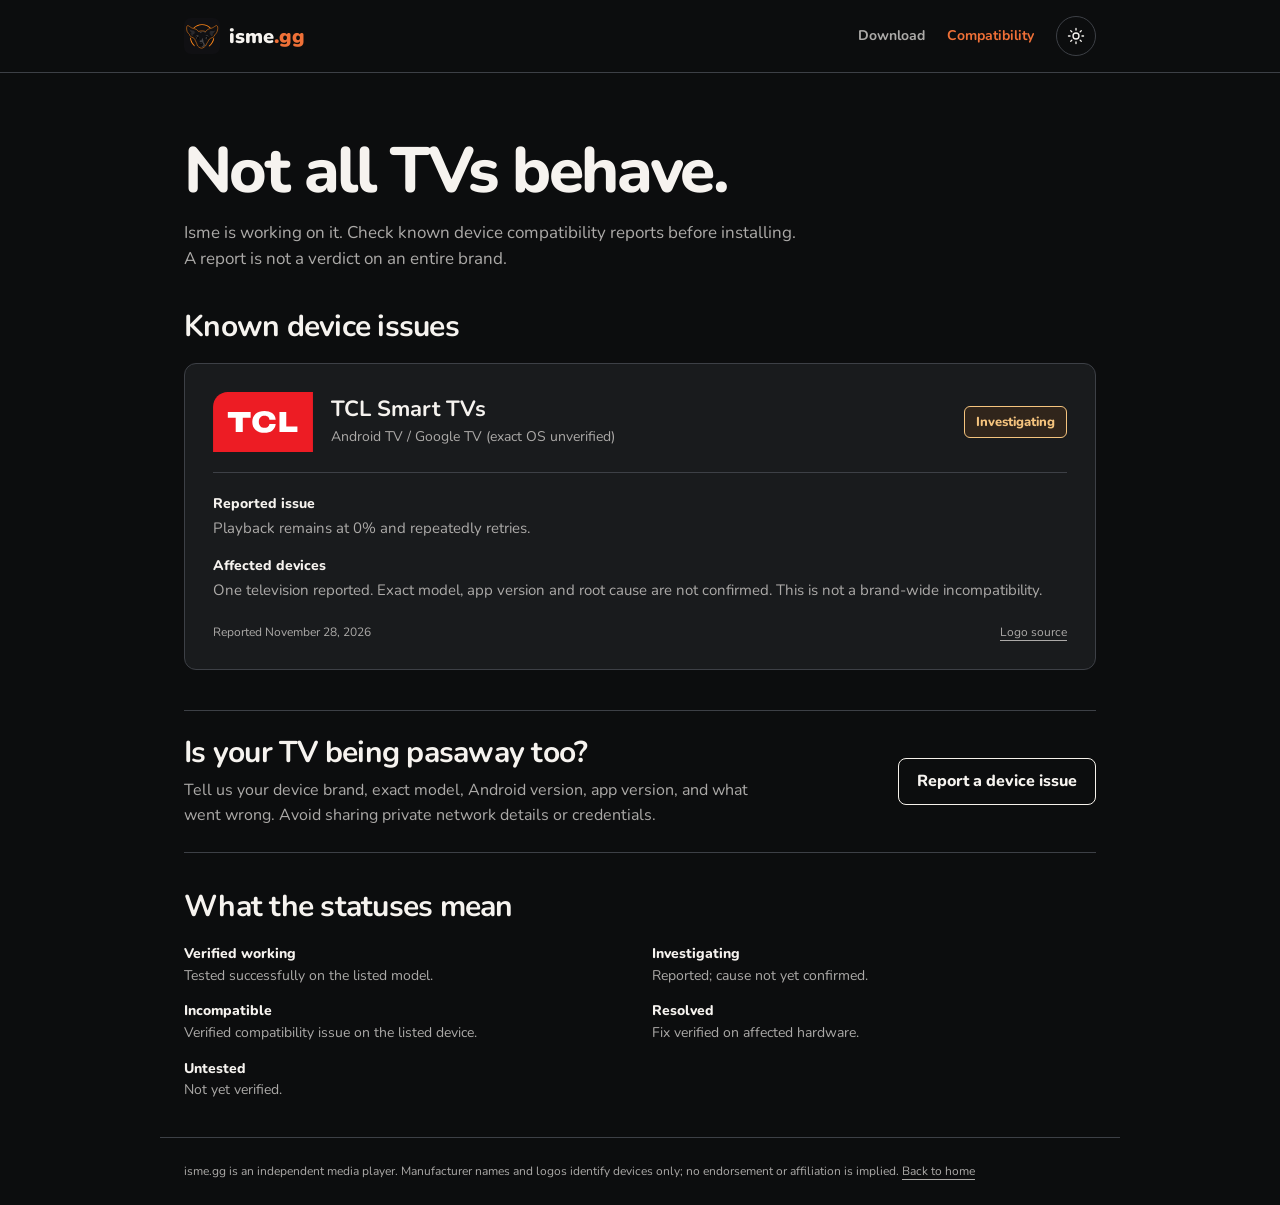
==== web/compatibility/index.html @ eaf70fb8 "feat: refresh Isme branding and add device compatibility page" ====
<!doctype html>
<html lang="en-PH" data-theme="dark">
<head>
<meta charset="utf-8">
<meta name="viewport" content="width=device-width,initial-scale=1">
<meta name="color-scheme" content="dark light">
<meta name="theme-color" content="#0c0d0e">
<meta name="description" content="Known isme.gg device compatibility issues, affected TV models, and how to report a playback problem.">
<link rel="canonical" href="https://bastilavarias.github.io/isme.gg/compatibility/">
<title>Device compatibility | isme.gg</title>
<link rel="icon" type="image/svg+xml" href="../assets/isme-orbital.svg">
<script>try{const t=localStorage.getItem('isme-web-theme');if(t==='light'||t==='dark')document.documentElement.dataset.theme=t}catch{}</script>
<style>
/* Hallmark v2 | existing isme.gg visual system | component: device compatibility registry */
/* Critique: prioritize the reported issue and scope; no implied brand-wide failure. */
@font-face{font-family:Nunito;src:url('../assets/fonts/nunito-latin.woff2') format('woff2');font-weight:200 1000;font-display:swap}
:root{color-scheme:dark;--bg:#0c0d0e;--fg:#f6f3ef;--muted:#acaaa8;--surface:#191b1d;--rule:#3d4046;--ember:#ef7037;--ring:#f6f2eb;--clear:transparent;--warning:#f5c47e;--warning-bg:#30251b;--success:#a3d9b2;--danger:#f5a4a4;--info:#a9c9f3;--font:Nunito,system-ui,sans-serif}
:root[data-theme=light]{color-scheme:light;--bg:#f3f0e8;--fg:#242321;--muted:#625d55;--surface:#e9e4da;--rule:#cec5b6;--ember:#a9421a;--ring:#a24b25;--warning:#754b16;--warning-bg:#f2dfba;--success:#24633b;--danger:#982d32;--info:#285990}
*{box-sizing:border-box}html,body{margin:0;overflow-x:clip}body{font:400 16px/1.55 var(--font);color:var(--fg);background:var(--bg)}a{color:inherit;text-underline-offset:4px}button{font:inherit;color:inherit;cursor:pointer}a:focus-visible,button:focus-visible{outline:2px solid var(--ring);outline-offset:4px}h1,h2,h3,p,dl,dd{margin:0;overflow-wrap:break-word;min-width:0}p,dd{color:var(--muted)}h1{font-size:clamp(36px,5.8vw,64px);line-height:1.08;letter-spacing:-.04em;font-weight:800}h2{font-size:clamp(23px,3vw,30px);line-height:1.2;letter-spacing:-.025em}h3{font-size:22px;line-height:1.2}
.wrap{max-width:960px;margin:auto;padding-inline:24px}header{border-bottom:1px solid var(--rule)}nav{display:flex;align-items:center;gap:22px;min-height:72px;font-size:14px;font-weight:700}nav a{text-decoration:none;color:var(--muted)}nav a[aria-current]{color:var(--ember)}.brand{display:flex;align-items:center;gap:9px;margin-right:auto;font-size:20px;color:var(--fg)}.brand-icon svg{width:36px;height:36px;display:block}.theme-toggle{display:grid;place-items:center;width:40px;height:40px;background:var(--clear);border:1px solid var(--rule);border-radius:50%;padding:0;flex:none}.icon{width:18px;height:18px;fill:none;stroke:currentColor;stroke-width:1.8;stroke-linecap:round;stroke-linejoin:round}.theme-toggle .moon,:root[data-theme=light] .theme-toggle .sun{display:none}:root[data-theme=light] .theme-toggle .moon{display:block}.theme-toggle:hover{color:var(--ember)}
.intro{padding-block:64px 36px}.intro p{max-width:620px;margin-top:14px;font-size:17px}.registry{padding-bottom:40px}.registry>h2{margin-bottom:18px}.entries{display:grid;gap:18px}.device{border:1px solid var(--rule);border-radius:12px;background:var(--surface);padding:clamp(18px,3vw,28px)}.device-head{display:flex;align-items:center;gap:18px;flex-wrap:wrap;padding-bottom:20px;border-bottom:1px solid var(--rule)}.logo{display:block;width:100px;height:60px;object-fit:contain}.identity{flex:1 1 190px;min-width:0}.identity p{font-size:14px;margin-top:4px}.status{font-weight:800;font-size:13px;padding:5px 11px;border:1px solid currentColor;border-radius:6px;white-space:nowrap}.status[data-status=investigating]{color:var(--warning);background:var(--warning-bg)}.status[data-status=working]{color:var(--success)}.status[data-status=incompatible]{color:var(--danger)}.status[data-status=resolved]{color:var(--info)}.status[data-status=untested]{color:var(--muted)}.device dl{display:grid;gap:14px;margin-block:20px}.device dt{font-size:14px;font-weight:800}.device dd{margin-top:3px;font-size:15px}.meta{display:flex;flex-wrap:wrap;justify-content:space-between;gap:8px;font-size:12px;color:var(--muted)}.report{display:flex;align-items:center;justify-content:space-between;gap:20px;padding:24px 0;border-top:1px solid var(--rule);border-bottom:1px solid var(--rule)}.report p{margin-top:7px;max-width:570px}.btn{display:inline-flex;min-height:46px;align-items:center;justify-content:center;border:1px solid var(--ring);border-radius:8px;padding:10px 18px;font-weight:800;text-decoration:none;white-space:nowrap}.btn:hover{border-color:var(--ember);color:var(--ember)}.legend{padding-block:36px}.legend dl{display:grid;grid-template-columns:repeat(2,minmax(0,1fr));gap:14px 24px;margin-top:18px}.legend dt{font-size:14px;font-weight:800}.legend dd{font-size:14px}footer{border-top:1px solid var(--rule);padding-block:24px;color:var(--muted);font-size:12px}
@media(max-width:600px){.wrap{padding-inline:18px}nav{gap:12px;min-height:62px;font-size:13px}.brand{font-size:18px}.brand-icon svg{width:30px;height:30px}.intro{padding-block:42px 28px}.report{align-items:flex-start;flex-direction:column}.legend dl{grid-template-columns:minmax(0,1fr)}.device-head{gap:12px}.logo{width:80px;height:48px}.status{white-space:normal}}
@media(prefers-reduced-motion:reduce){*,*::before,*::after{animation:none!important;transition:none!important}}
.brand-icon img{display:block;width:36px;height:36px}.brand b{font-weight:900}.brand b span{color:var(--ember)}@media(max-width:600px){.brand-icon img{width:30px;height:30px}}
</style>
</head>
<body>
<header><nav class="wrap" aria-label="Main navigation"><a class="brand" href="../" aria-label="isme.gg home"><span class="brand-icon"><img src="../assets/isme-orbital.svg" alt="" width="36" height="36"></span><b>isme<span>.gg</span></b></a><a href="../#download">Download</a><a href="./" aria-current="page">Compatibility</a><button class="theme-toggle" id="theme-toggle" aria-label="Switch to light mode" type="button" aria-pressed="false"><svg class="icon sun" viewBox="0 0 24 24" aria-hidden="true"><circle cx="12" cy="12" r="4"/><path d="M12 2v2m0 16v2M2 12h2m16 0h2M5 5l1.5 1.5m11 11L19 19M5 19l1.5-1.5m11-11L19 5"/></svg><svg class="icon moon" viewBox="0 0 24 24" aria-hidden="true"><path d="M20.9 13.4A9 9 0 1 1 10.6 3.1a7 7 0 0 0 10.3 10.3Z"/></svg></button></nav></header>
<main class="wrap">
<section class="intro"><h1>Not all TVs behave.</h1><p>Isme is working on it. Check known device compatibility reports before installing. A report is not a verdict on an entire brand.</p></section>
<section class="registry" aria-labelledby="issues"><h2 id="issues">Known device issues</h2>
<div class="entries" id="entries">
<article class="device"><div class="device-head"><img class="logo" src="../assets/brands/tcl.svg" alt="TCL logo" width="100" height="60"><div class="identity"><h3>TCL Smart TVs</h3><p>Android TV / Google TV (exact OS unverified)</p></div><span class="status" data-status="investigating">Investigating</span></div><dl><div><dt>Reported issue</dt><dd>Playback remains at 0% and repeatedly retries.</dd></div><div><dt>Affected devices</dt><dd>One television reported. Exact model, app version and root cause are not confirmed. This is not a brand-wide incompatibility.</dd></div></dl><div class="meta"><time datetime="2026-11-28">Reported November 28, 2026</time><a href="https://commons.wikimedia.org/wiki/File:Logo_of_the_TCL_Corporation.svg">Logo source</a></div></article>
</div></section>
<section class="report"><div><h2>Is your TV being pasaway too?</h2><p>Tell us your device brand, exact model, Android version, app version, and what went wrong. Avoid sharing private network details or credentials.</p></div><a class="btn" href="https://github.com/bastilavarias/isme.gg/issues/new">Report a device issue</a></section>
<section class="legend"><h2>What the statuses mean</h2><dl><div><dt>Verified working</dt><dd>Tested successfully on the listed model.</dd></div><div><dt>Investigating</dt><dd>Reported; cause not yet confirmed.</dd></div><div><dt>Incompatible</dt><dd>Verified compatibility issue on the listed device.</dd></div><div><dt>Resolved</dt><dd>Fix verified on affected hardware.</dd></div><div><dt>Untested</dt><dd>Not yet verified.</dd></div></dl></section>
</main>
<footer class="wrap">isme.gg is an independent media player. Manufacturer names and logos identify devices only; no endorsement or affiliation is implied. <a href="../">Back to home</a></footer>
<script src="../assets/compatibility.js" defer></script>
</body>
</html>
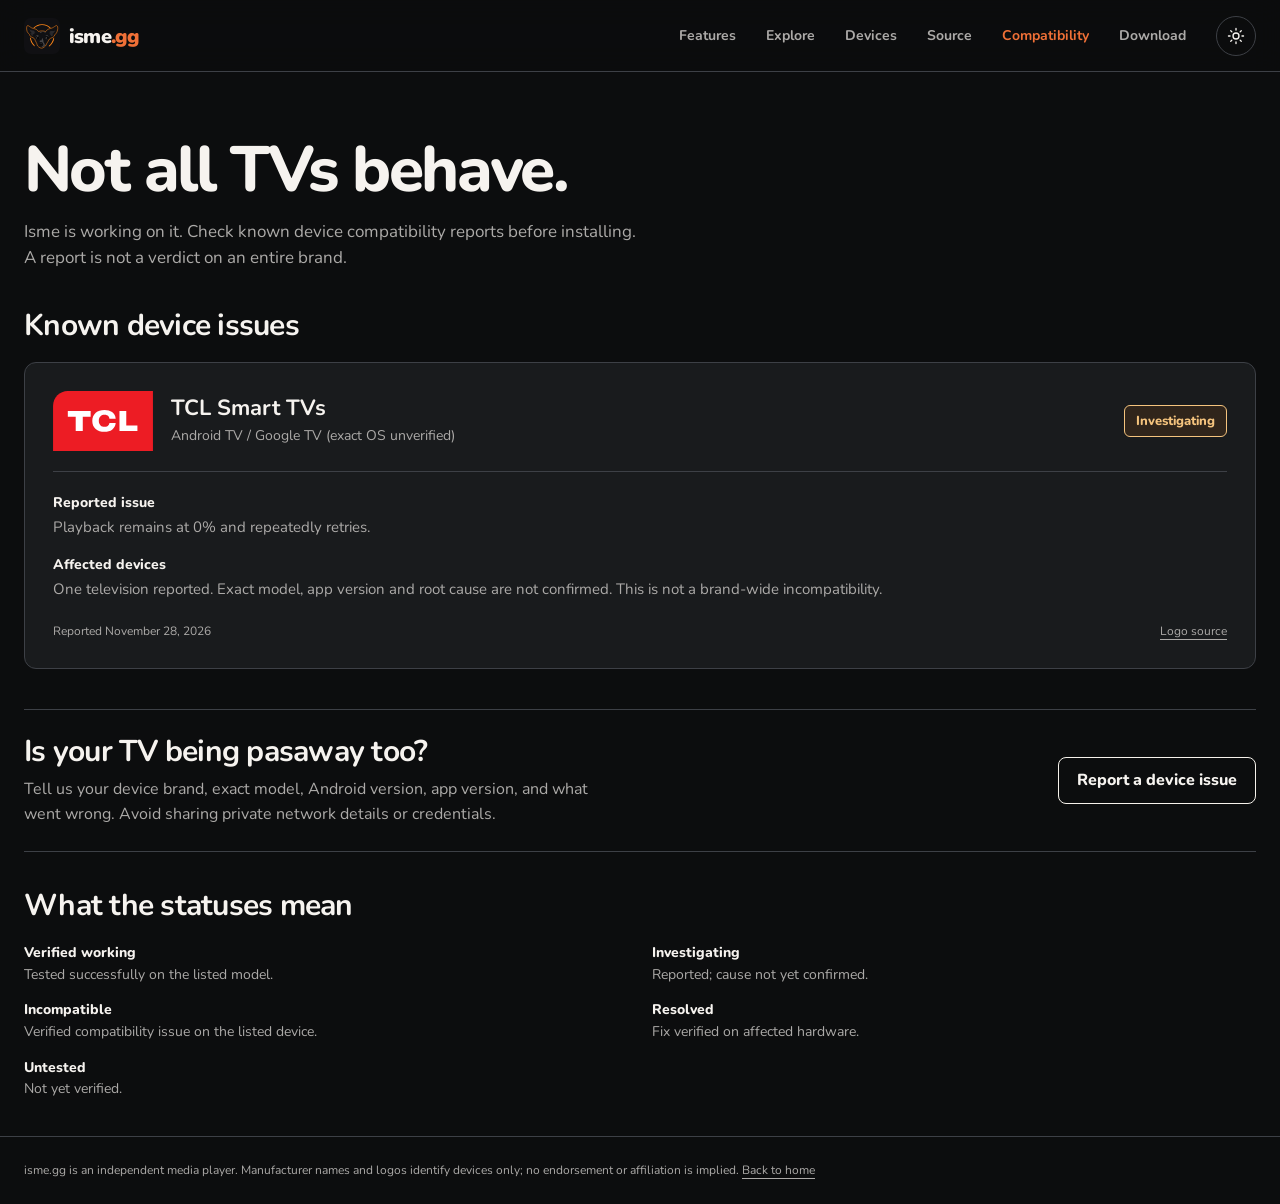
==== commit 473c57cc: "fix: unify website navigation and centered layout" ====
--- a/web/compatibility/index.html
+++ b/web/compatibility/index.html
@@ -17,15 +17,16 @@
 :root{color-scheme:dark;--bg:#0c0d0e;--fg:#f6f3ef;--muted:#acaaa8;--surface:#191b1d;--rule:#3d4046;--ember:#ef7037;--ring:#f6f2eb;--clear:transparent;--warning:#f5c47e;--warning-bg:#30251b;--success:#a3d9b2;--danger:#f5a4a4;--info:#a9c9f3;--font:Nunito,system-ui,sans-serif}
 :root[data-theme=light]{color-scheme:light;--bg:#f3f0e8;--fg:#242321;--muted:#625d55;--surface:#e9e4da;--rule:#cec5b6;--ember:#a9421a;--ring:#a24b25;--warning:#754b16;--warning-bg:#f2dfba;--success:#24633b;--danger:#982d32;--info:#285990}
 *{box-sizing:border-box}html,body{margin:0;overflow-x:clip}body{font:400 16px/1.55 var(--font);color:var(--fg);background:var(--bg)}a{color:inherit;text-underline-offset:4px}button{font:inherit;color:inherit;cursor:pointer}a:focus-visible,button:focus-visible{outline:2px solid var(--ring);outline-offset:4px}h1,h2,h3,p,dl,dd{margin:0;overflow-wrap:break-word;min-width:0}p,dd{color:var(--muted)}h1{font-size:clamp(36px,5.8vw,64px);line-height:1.08;letter-spacing:-.04em;font-weight:800}h2{font-size:clamp(23px,3vw,30px);line-height:1.2;letter-spacing:-.025em}h3{font-size:22px;line-height:1.2}
-.wrap{max-width:960px;margin:auto;padding-inline:24px}header{border-bottom:1px solid var(--rule)}nav{display:flex;align-items:center;gap:22px;min-height:72px;font-size:14px;font-weight:700}nav a{text-decoration:none;color:var(--muted)}nav a[aria-current]{color:var(--ember)}.brand{display:flex;align-items:center;gap:9px;margin-right:auto;font-size:20px;color:var(--fg)}.brand-icon svg{width:36px;height:36px;display:block}.theme-toggle{display:grid;place-items:center;width:40px;height:40px;background:var(--clear);border:1px solid var(--rule);border-radius:50%;padding:0;flex:none}.icon{width:18px;height:18px;fill:none;stroke:currentColor;stroke-width:1.8;stroke-linecap:round;stroke-linejoin:round}.theme-toggle .moon,:root[data-theme=light] .theme-toggle .sun{display:none}:root[data-theme=light] .theme-toggle .moon{display:block}.theme-toggle:hover{color:var(--ember)}
+header{border-bottom:1px solid var(--rule)}nav{display:flex;align-items:center;gap:22px;min-height:72px;font-size:14px;font-weight:700}nav a{text-decoration:none;color:var(--muted)}nav a[aria-current]{color:var(--ember)}.brand{display:flex;align-items:center;gap:9px;margin-right:auto;font-size:20px;color:var(--fg)}.brand-icon svg{width:36px;height:36px;display:block}.theme-toggle{display:grid;place-items:center;width:40px;height:40px;background:var(--clear);border:1px solid var(--rule);border-radius:50%;padding:0;flex:none}.icon{width:18px;height:18px;fill:none;stroke:currentColor;stroke-width:1.8;stroke-linecap:round;stroke-linejoin:round}.theme-toggle .moon,:root[data-theme=light] .theme-toggle .sun{display:none}:root[data-theme=light] .theme-toggle .moon{display:block}.theme-toggle:hover{color:var(--ember)}
 .intro{padding-block:64px 36px}.intro p{max-width:620px;margin-top:14px;font-size:17px}.registry{padding-bottom:40px}.registry>h2{margin-bottom:18px}.entries{display:grid;gap:18px}.device{border:1px solid var(--rule);border-radius:12px;background:var(--surface);padding:clamp(18px,3vw,28px)}.device-head{display:flex;align-items:center;gap:18px;flex-wrap:wrap;padding-bottom:20px;border-bottom:1px solid var(--rule)}.logo{display:block;width:100px;height:60px;object-fit:contain}.identity{flex:1 1 190px;min-width:0}.identity p{font-size:14px;margin-top:4px}.status{font-weight:800;font-size:13px;padding:5px 11px;border:1px solid currentColor;border-radius:6px;white-space:nowrap}.status[data-status=investigating]{color:var(--warning);background:var(--warning-bg)}.status[data-status=working]{color:var(--success)}.status[data-status=incompatible]{color:var(--danger)}.status[data-status=resolved]{color:var(--info)}.status[data-status=untested]{color:var(--muted)}.device dl{display:grid;gap:14px;margin-block:20px}.device dt{font-size:14px;font-weight:800}.device dd{margin-top:3px;font-size:15px}.meta{display:flex;flex-wrap:wrap;justify-content:space-between;gap:8px;font-size:12px;color:var(--muted)}.report{display:flex;align-items:center;justify-content:space-between;gap:20px;padding:24px 0;border-top:1px solid var(--rule);border-bottom:1px solid var(--rule)}.report p{margin-top:7px;max-width:570px}.btn{display:inline-flex;min-height:46px;align-items:center;justify-content:center;border:1px solid var(--ring);border-radius:8px;padding:10px 18px;font-weight:800;text-decoration:none;white-space:nowrap}.btn:hover{border-color:var(--ember);color:var(--ember)}.legend{padding-block:36px}.legend dl{display:grid;grid-template-columns:repeat(2,minmax(0,1fr));gap:14px 24px;margin-top:18px}.legend dt{font-size:14px;font-weight:800}.legend dd{font-size:14px}footer{border-top:1px solid var(--rule);padding-block:24px;color:var(--muted);font-size:12px}
 @media(max-width:600px){.wrap{padding-inline:18px}nav{gap:12px;min-height:62px;font-size:13px}.brand{font-size:18px}.brand-icon svg{width:30px;height:30px}.intro{padding-block:42px 28px}.report{align-items:flex-start;flex-direction:column}.legend dl{grid-template-columns:minmax(0,1fr)}.device-head{gap:12px}.logo{width:80px;height:48px}.status{white-space:normal}}
 @media(prefers-reduced-motion:reduce){*,*::before,*::after{animation:none!important;transition:none!important}}
 .brand-icon img{display:block;width:36px;height:36px}.brand b{font-weight:900}.brand b span{color:var(--ember)}@media(max-width:600px){.brand-icon img{width:30px;height:30px}}
 </style>
+<link rel="stylesheet" href="../assets/layout.css">
 </head>
 <body>
-<header><nav class="wrap" aria-label="Main navigation"><a class="brand" href="../" aria-label="isme.gg home"><span class="brand-icon"><img src="../assets/isme-orbital.svg" alt="" width="36" height="36"></span><b>isme<span>.gg</span></b></a><a href="../#download">Download</a><a href="./" aria-current="page">Compatibility</a><button class="theme-toggle" id="theme-toggle" aria-label="Switch to light mode" type="button" aria-pressed="false"><svg class="icon sun" viewBox="0 0 24 24" aria-hidden="true"><circle cx="12" cy="12" r="4"/><path d="M12 2v2m0 16v2M2 12h2m16 0h2M5 5l1.5 1.5m11 11L19 19M5 19l1.5-1.5m11-11L19 5"/></svg><svg class="icon moon" viewBox="0 0 24 24" aria-hidden="true"><path d="M20.9 13.4A9 9 0 1 1 10.6 3.1a7 7 0 0 0 10.3 10.3Z"/></svg></button></nav></header>
+<header class="site-header"><nav class="wrap site-nav" aria-label="Main navigation"><a class="brand" href="../" aria-label="isme.gg home"><span class="brand-icon"><img src="../assets/isme-orbital.svg" alt="" width="36" height="36"></span><b>isme<span>.gg</span></b></a><div class="nav-links"><a href="../#features">Features</a><a href="../#watch">Explore</a><a href="../#devices">Devices</a><a href="../#source">Source</a><a href="./" aria-current="page">Compatibility</a><a href="../#download">Download</a></div><button class="theme-toggle" id="theme-toggle" aria-label="Switch to light mode" type="button" aria-pressed="false"><svg class="icon sun" viewBox="0 0 24 24" aria-hidden="true"><circle cx="12" cy="12" r="4"/><path d="M12 2v2m0 16v2M2 12h2m16 0h2M5 5l1.5 1.5m11 11L19 19M5 19l1.5-1.5m11-11L19 5"/></svg><svg class="icon moon" viewBox="0 0 24 24" aria-hidden="true"><path d="M20.9 13.4A9 9 0 1 1 10.6 3.1a7 7 0 0 0 10.3 10.3Z"/></svg></button></nav></header>
 <main class="wrap">
 <section class="intro"><h1>Not all TVs behave.</h1><p>Isme is working on it. Check known device compatibility reports before installing. A report is not a verdict on an entire brand.</p></section>
 <section class="registry" aria-labelledby="issues"><h2 id="issues">Known device issues</h2>
--- a/web/assets/layout.css
+++ b/web/assets/layout.css
@@ -0,0 +1,22 @@
+/* Hallmark v2 | shared site chrome | existing isme.gg design */
+/* Critique: one centered grid and navigation geometry across routes. */
+:root{--site-width:1280px;--site-gutter:24px;--header-height:72px;--brand-accent:#ef7037}
+:root[data-theme=light]{--brand-accent:#a9421a}
+@font-face{font-family:Nunito;src:url('fonts/nunito-latin.woff2') format('woff2');font-weight:200 1000;font-display:swap}
+.wrap{box-sizing:border-box;width:100%;max-width:var(--site-width);margin-inline:auto;padding-inline:var(--site-gutter)}
+.site-header{height:var(--header-height);position:sticky;top:0;z-index:50;backdrop-filter:blur(14px);background:color-mix(in srgb,var(--bg) 85%,transparent);border-bottom:1px solid var(--rule)}
+.site-nav{height:100%;display:flex;align-items:center;gap:30px;font-size:14px;font-weight:700}
+.brand{display:flex;align-items:center;gap:9px;font-size:20px;letter-spacing:-.04em;margin-right:auto;color:var(--fg);text-decoration:none;white-space:nowrap;flex-shrink:0}
+.brand-icon{display:inline-flex;flex:none}.brand-icon img{display:block;width:36px;height:36px}.brand b{font-weight:900}.brand b span{color:var(--brand-accent)}
+.nav-links{display:flex;align-items:center;gap:30px;min-width:0}
+.site-nav .nav-links a{color:var(--muted);text-decoration:none;white-space:nowrap}
+.site-nav .nav-links a:hover{color:var(--fg)}.site-nav .nav-links a[aria-current=page]{color:var(--brand-accent)}
+.theme-toggle{display:grid;place-items:center;width:40px;height:40px;border:1px solid var(--rule);border-radius:50%;background:transparent;padding:0;flex:none}
+.theme-toggle .icon{width:18px;height:18px;fill:none;stroke:currentColor;stroke-width:1.8;stroke-linecap:round;stroke-linejoin:round}
+.theme-toggle .moon,:root[data-theme=light] .theme-toggle .sun{display:none}:root[data-theme=light] .theme-toggle .moon{display:block}
+.theme-toggle:hover{color:var(--brand-accent)}
+.site-nav a:focus-visible,.theme-toggle:focus-visible{outline:2px solid var(--ring);outline-offset:4px}
+main [id]{scroll-margin-top:calc(var(--header-height) + 12px)}
+@media(max-width:1000px){.site-nav,.nav-links{gap:18px}}
+@media(max-width:780px){:root{--header-height:108px;--site-gutter:18px}.site-nav{display:grid;grid-template-columns:minmax(0,1fr) auto;grid-template-rows:54px 1fr;gap:0;align-items:center;padding-block:0 6px}.site-nav .brand{grid-column:1;grid-row:1;font-size:18px;gap:6px}.brand-icon img{width:30px;height:30px}.theme-toggle{grid-column:2;grid-row:1;width:36px;height:36px}.nav-links{grid-column:1/-1;grid-row:2;gap:6px 18px;flex-wrap:wrap;align-content:center;font-size:12px}.site-nav .nav-links a{line-height:19px}}
+@media(max-width:360px){.nav-links{column-gap:12px}}
